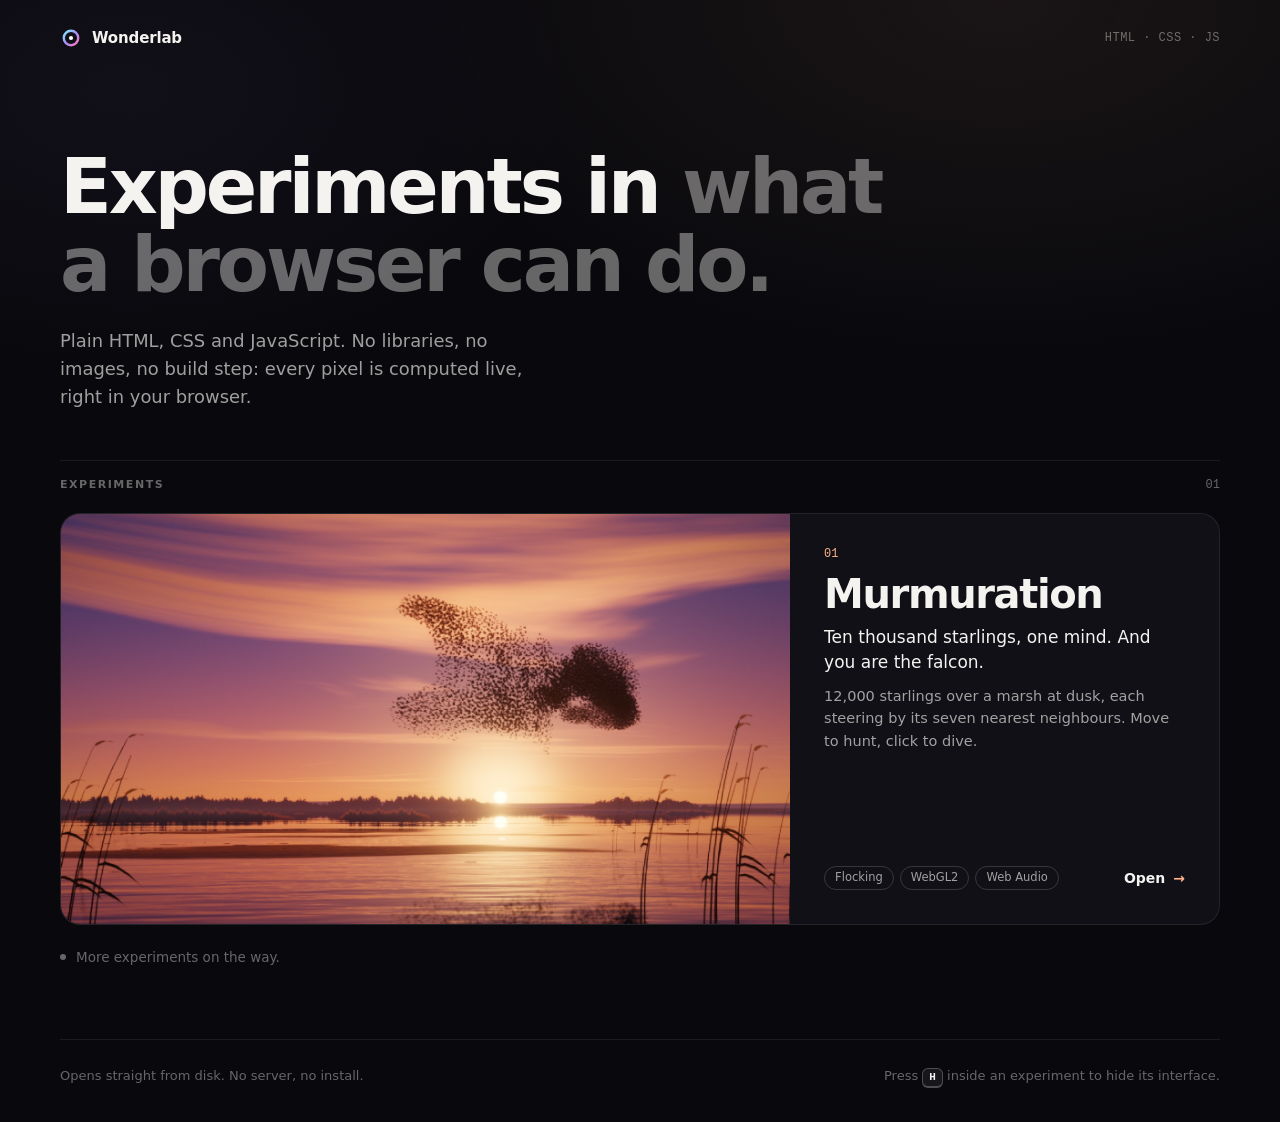
==== index.html @ 33f84720 "Add Wonderlab gallery and Murmuration experiment Static site in plain HTML, CSS and JavaScript, with" ====
<!doctype html>
<html lang="en">
<head>
  <meta charset="utf-8">
  <meta name="viewport" content="width=device-width, initial-scale=1, viewport-fit=cover">
  <title>Wonderlab</title>
  <meta name="description" content="Experiments in plain HTML, CSS and JavaScript. No libraries, no images, no build step: every pixel is computed live in your browser.">
  <meta name="theme-color" content="#09090d">
  <meta name="color-scheme" content="dark">
  <link rel="icon" href="shared/favicon.svg" type="image/svg+xml">
  <link rel="stylesheet" href="shared/wonderlab.css">
  <link rel="stylesheet" href="style.css">
</head>
<body>
  <div class="wrap">
    <header class="top">
      <a class="brand" href="index.html">
        <svg class="brand__mark" viewBox="0 0 64 64" aria-hidden="true">
          <defs>
            <linearGradient id="brand-g" x1="0" y1="0" x2="1" y2="1">
              <stop offset="0" stop-color="#7cf4ff"/>
              <stop offset="0.5" stop-color="#a78bfa"/>
              <stop offset="1" stop-color="#ff7ab6"/>
            </linearGradient>
          </defs>
          <circle cx="32" cy="32" r="21" fill="none" stroke="url(#brand-g)" stroke-width="7"/>
          <circle cx="32" cy="32" r="6" fill="#fff"/>
        </svg>
        <span>Wonderlab</span>
      </a>
      <span class="top__meta">HTML · CSS · JS</span>
    </header>

    <main>
      <section class="hero">
        <h1>Experiments in <span>what a browser can do.</span></h1>
        <p class="lede">Plain HTML, CSS and JavaScript. No libraries, no images, no build step: every pixel is computed live, right in your browser.</p>
      </section>

      <section class="work" aria-labelledby="work-title">
        <div class="work__head">
          <h2 id="work-title">Experiments</h2>
          <span class="work__count">01</span>
        </div>

        <ol class="pieces">
          <!-- To add an experiment: copy this <li>, then change the link, images, text and --accent. -->
          <li>
            <a class="piece" href="murmuration/index.html" style="--accent: #ffb38a" aria-label="Open Murmuration: ten thousand starlings, one mind, and you are the falcon">
              <span class="piece__media">
                <img src="assets/thumbs/murmuration.jpg" alt="" width="1440" height="900" onerror="this.remove()">
                <img class="piece__alt" src="assets/thumbs/murmuration-alt.jpg" alt="" width="1440" height="900" loading="lazy" onerror="this.remove()">
              </span>
              <span class="piece__body">
                <span class="piece__num">01</span>
                <span class="piece__title">Murmuration</span>
                <span class="piece__desc">Ten thousand starlings, one mind. And you are the falcon.</span>
                <span class="piece__detail">12,000 starlings over a marsh at dusk, each steering by its seven nearest neighbours. Move to hunt, click to dive.</span>
                <span class="piece__foot">
                  <span class="piece__tags"><span>Flocking</span><span>WebGL2</span><span>Web Audio</span></span>
                  <span class="piece__cta">Open <span class="piece__arrow" aria-hidden="true">→</span></span>
                </span>
              </span>
            </a>
          </li>
        </ol>

        <p class="soon"><span class="soon__dot" aria-hidden="true"></span>More experiments on the way.</p>
      </section>
    </main>

    <footer class="foot">
      <span>Opens straight from disk. No server, no install.</span>
      <span>Press <span class="wl-kbd">H</span> inside an experiment to hide its interface.</span>
    </footer>
  </div>
</body>
</html>
---- shared/wonderlab.css ----
/* =====================================================================
   Wonderlab — shared chrome
   A tiny UI kit every experiment links to, so the ten pieces feel like
   one family. Theme an experiment by overriding --wl-accent (and
   --wl-accent-ink) on :root in its own style.css. The art itself is
   each experiment's business; this file only styles the chrome.
   ===================================================================== */

:root {
  --wl-accent: #7cf4ff;
  --wl-accent-ink: #03161b;
  --wl-fg: rgba(255, 255, 255, 0.94);
  --wl-fg-dim: rgba(255, 255, 255, 0.64);
  --wl-fg-faint: rgba(255, 255, 255, 0.4);
  --wl-glass: rgba(10, 12, 20, 0.56);
  --wl-glass-strong: rgba(10, 12, 20, 0.84);
  --wl-border: rgba(255, 255, 255, 0.12);
  --wl-border-strong: rgba(255, 255, 255, 0.24);
  --wl-radius: 14px;
  --wl-radius-sm: 9px;
  --wl-inset: 16px;
  --wl-font: ui-sans-serif, system-ui, -apple-system, BlinkMacSystemFont, "SF Pro Text", "Segoe UI", Roboto, "Helvetica Neue", Arial, sans-serif;
  --wl-font-display: ui-sans-serif, system-ui, -apple-system, BlinkMacSystemFont, "SF Pro Display", "Segoe UI", Roboto, "Helvetica Neue", Arial, sans-serif;
  --wl-mono: ui-monospace, "SF Mono", SFMono-Regular, Menlo, Consolas, "Liberation Mono", monospace;
  --wl-ease: cubic-bezier(0.2, 0.8, 0.2, 1);
  --wl-shadow: 0 12px 40px rgba(0, 0, 0, 0.45);
  --wl-blur: blur(18px) saturate(150%);
}

/* ---------- immersive mode: H hides every .wl-ui element ---------- */
.wl-ui {
  transition: opacity 0.35s var(--wl-ease), visibility 0.35s;
}
body.wl-ui-hidden .wl-ui {
  opacity: 0 !important;
  visibility: hidden !important;
  pointer-events: none !important;
}

/* ---------- home chip (top-left, always) ---------- */
.wl-home {
  position: fixed;
  top: max(var(--wl-inset), env(safe-area-inset-top));
  left: max(var(--wl-inset), env(safe-area-inset-left));
  z-index: 1000;
  display: inline-flex;
  align-items: center;
  gap: 8px;
  height: 36px;
  padding: 0 15px 0 12px;
  border: 1px solid var(--wl-border);
  border-radius: 999px;
  background: var(--wl-glass);
  -webkit-backdrop-filter: var(--wl-blur);
  backdrop-filter: var(--wl-blur);
  color: var(--wl-fg);
  font: 600 13px/1 var(--wl-font);
  letter-spacing: 0.02em;
  text-decoration: none;
  transition: opacity 0.35s var(--wl-ease), visibility 0.35s, background 0.2s, border-color 0.2s;
}
.wl-home:hover {
  background: var(--wl-glass-strong);
  border-color: var(--wl-border-strong);
}
.wl-home__arrow {
  display: inline-block;
  color: var(--wl-accent);
  transition: transform 0.25s var(--wl-ease);
}
.wl-home:hover .wl-home__arrow {
  transform: translateX(-3px);
}

/* ---------- panels & labels ---------- */
.wl-panel {
  padding: 14px 16px;
  border: 1px solid var(--wl-border);
  border-radius: var(--wl-radius);
  background: var(--wl-glass);
  -webkit-backdrop-filter: var(--wl-blur);
  backdrop-filter: var(--wl-blur);
  box-shadow: var(--wl-shadow);
  color: var(--wl-fg);
  font: 400 13px/1.45 var(--wl-font);
}
.wl-label {
  display: block;
  color: var(--wl-fg-dim);
  font: 600 11px/1.2 var(--wl-font);
  letter-spacing: 0.12em;
  text-transform: uppercase;
}
.wl-value {
  color: var(--wl-fg);
  font: 500 12px/1 var(--wl-mono);
  font-variant-numeric: tabular-nums;
}
.wl-row {
  display: flex;
  align-items: center;
  justify-content: space-between;
  gap: 12px;
}
.wl-field {
  display: grid;
  gap: 6px;
  margin: 10px 0;
}

/* ---------- buttons ---------- */
.wl-btn {
  appearance: none;
  display: inline-flex;
  align-items: center;
  justify-content: center;
  gap: 8px;
  min-height: 34px;
  padding: 0 14px;
  border: 1px solid var(--wl-border-strong);
  border-radius: 999px;
  background: rgba(255, 255, 255, 0.06);
  color: var(--wl-fg);
  font: 600 13px/1 var(--wl-font);
  letter-spacing: 0.01em;
  white-space: nowrap;
  cursor: pointer;
  user-select: none;
  -webkit-user-select: none;
  transition: background 0.2s, border-color 0.2s, color 0.2s, transform 0.15s var(--wl-ease);
}
.wl-btn:hover {
  background: rgba(255, 255, 255, 0.13);
}
.wl-btn:active {
  transform: scale(0.96);
}
.wl-btn:disabled {
  opacity: 0.45;
  cursor: default;
  transform: none;
}
.wl-btn--primary,
.wl-btn[aria-pressed="true"],
.wl-btn.is-active {
  border-color: transparent;
  background: var(--wl-accent);
  color: var(--wl-accent-ink);
}
.wl-btn--primary:hover,
.wl-btn[aria-pressed="true"]:hover,
.wl-btn.is-active:hover {
  background: color-mix(in srgb, var(--wl-accent) 86%, white);
}
.wl-btn--icon {
  width: 36px;
  min-height: 36px;
  padding: 0;
}
.wl-btn--glass {
  border-color: var(--wl-border);
  background: var(--wl-glass);
  -webkit-backdrop-filter: var(--wl-blur);
  backdrop-filter: var(--wl-blur);
}

/* ---------- range slider (filled track via --p, kept in sync by wonderlab.js) ---------- */
.wl-range {
  --p: 50%;
  -webkit-appearance: none;
  appearance: none;
  width: 100%;
  height: 22px;
  margin: 0;
  background: transparent;
  cursor: pointer;
}
.wl-range::-webkit-slider-runnable-track {
  height: 4px;
  border-radius: 999px;
  background: linear-gradient(to right, var(--wl-accent) var(--p), rgba(255, 255, 255, 0.16) var(--p));
}
.wl-range::-webkit-slider-thumb {
  -webkit-appearance: none;
  width: 16px;
  height: 16px;
  margin-top: -6px;
  border: 0;
  border-radius: 50%;
  background: #fff;
  box-shadow: 0 0 0 4px color-mix(in srgb, var(--wl-accent) 32%, transparent), 0 2px 6px rgba(0, 0, 0, 0.4);
  transition: box-shadow 0.2s;
}
.wl-range:active::-webkit-slider-thumb {
  box-shadow: 0 0 0 7px color-mix(in srgb, var(--wl-accent) 30%, transparent), 0 2px 6px rgba(0, 0, 0, 0.4);
}
.wl-range::-moz-range-track {
  height: 4px;
  border-radius: 999px;
  background: rgba(255, 255, 255, 0.16);
}
.wl-range::-moz-range-progress {
  height: 4px;
  border-radius: 999px;
  background: var(--wl-accent);
}
.wl-range::-moz-range-thumb {
  width: 16px;
  height: 16px;
  border: 0;
  border-radius: 50%;
  background: #fff;
  box-shadow: 0 0 0 4px color-mix(in srgb, var(--wl-accent) 32%, transparent);
}

/* ---------- switch (input[type=checkbox].wl-switch) ---------- */
.wl-switch {
  appearance: none;
  -webkit-appearance: none;
  position: relative;
  flex: none;
  width: 34px;
  height: 20px;
  margin: 0;
  border-radius: 999px;
  background: rgba(255, 255, 255, 0.18);
  cursor: pointer;
  transition: background 0.2s;
}
.wl-switch::after {
  content: "";
  position: absolute;
  top: 2px;
  left: 2px;
  width: 16px;
  height: 16px;
  border-radius: 50%;
  background: #fff;
  box-shadow: 0 1px 3px rgba(0, 0, 0, 0.35);
  transition: transform 0.22s var(--wl-ease);
}
.wl-switch:checked {
  background: var(--wl-accent);
}
.wl-switch:checked::after {
  transform: translateX(14px);
}

/* ---------- select ---------- */
.wl-select {
  appearance: none;
  -webkit-appearance: none;
  min-height: 34px;
  padding: 0 32px 0 12px;
  border: 1px solid var(--wl-border-strong);
  border-radius: var(--wl-radius-sm);
  background: rgba(255, 255, 255, 0.06) url("data:image/svg+xml,%3Csvg xmlns='http://www.w3.org/2000/svg' width='10' height='6'%3E%3Cpath d='M1 1l4 4 4-4' fill='none' stroke='white' stroke-opacity='.7' stroke-width='1.5'/%3E%3C/svg%3E") no-repeat right 12px center;
  color: var(--wl-fg);
  font: 500 13px/1 var(--wl-font);
  cursor: pointer;
}
.wl-select option {
  background: #12141c;
  color: #fff;
}

/* ---------- key caps ---------- */
.wl-kbd {
  display: inline-block;
  min-width: 1.6em;
  padding: 3px 6px;
  border: 1px solid var(--wl-border-strong);
  border-bottom-width: 2px;
  border-radius: 6px;
  background: rgba(255, 255, 255, 0.06);
  color: var(--wl-fg);
  font: 600 11px/1 var(--wl-mono);
  text-align: center;
}

/* ---------- interaction hint (fades after first interaction) ---------- */
.wl-hint {
  position: fixed;
  left: 50%;
  bottom: max(24px, calc(env(safe-area-inset-bottom) + 12px));
  z-index: 900;
  max-width: calc(100vw - 32px);
  padding: 10px 16px;
  border: 1px solid var(--wl-border);
  border-radius: 999px;
  background: var(--wl-glass);
  -webkit-backdrop-filter: var(--wl-blur);
  backdrop-filter: var(--wl-blur);
  color: var(--wl-fg);
  font: 500 13px/1.3 var(--wl-font);
  text-align: center;
  transform: translateX(-50%);
  pointer-events: none;
  transition: opacity 0.8s var(--wl-ease), transform 0.8s var(--wl-ease), visibility 0.8s;
}
.wl-hint.is-hidden {
  opacity: 0;
  visibility: hidden;
  transform: translate(-50%, 10px);
}

/* ---------- info dialog (<dialog class="wl-dialog">) ---------- */
.wl-dialog {
  width: min(560px, calc(100vw - 32px));
  max-height: min(78vh, 720px);
  padding: 0;
  border: 1px solid var(--wl-border-strong);
  border-radius: 18px;
  background: var(--wl-glass-strong);
  -webkit-backdrop-filter: var(--wl-blur);
  backdrop-filter: var(--wl-blur);
  box-shadow: 0 30px 80px rgba(0, 0, 0, 0.6);
  color: var(--wl-fg);
  font: 400 14.5px/1.6 var(--wl-font);
  overflow: auto;
  overscroll-behavior: contain;
}
.wl-dialog::backdrop {
  background: rgba(0, 0, 0, 0.45);
  -webkit-backdrop-filter: blur(4px);
  backdrop-filter: blur(4px);
}
.wl-dialog[open] {
  animation: wl-dialog-in 0.35s var(--wl-ease);
}
.wl-dialog__body {
  padding: 26px 28px 24px;
}
.wl-dialog h2 {
  margin: 0 0 12px;
  font: 700 22px/1.2 var(--wl-font-display);
  letter-spacing: -0.01em;
}
.wl-dialog h3 {
  margin: 20px 0 8px;
  color: var(--wl-fg-dim);
  font: 600 11px/1.2 var(--wl-font);
  letter-spacing: 0.12em;
  text-transform: uppercase;
}
.wl-dialog p {
  margin: 0 0 12px;
  color: rgba(255, 255, 255, 0.82);
}
.wl-dialog a {
  color: var(--wl-accent);
}
.wl-dialog__close {
  position: sticky;
  top: 12px;
  float: right;
  margin: 12px 12px 0 0;
}
@keyframes wl-dialog-in {
  from { opacity: 0; transform: translateY(12px) scale(0.98); }
  to { opacity: 1; transform: none; }
}

/* ---------- utilities ---------- */
.wl-sr-only {
  position: absolute !important;
  width: 1px;
  height: 1px;
  margin: -1px;
  padding: 0;
  overflow: hidden;
  clip: rect(0 0 0 0);
  white-space: nowrap;
  border: 0;
}
.wl-fallback {
  position: fixed;
  inset: 0;
  z-index: 2000;
  display: grid;
  place-items: center;
  padding: 24px;
  background: #07070c;
  color: var(--wl-fg);
  font: 400 15px/1.6 var(--wl-font);
  text-align: center;
}

:where(.wl-btn, .wl-home, .wl-range, .wl-switch, .wl-select, .wl-dialog a):focus-visible {
  outline: 2px solid var(--wl-accent);
  outline-offset: 3px;
}

@media (prefers-reduced-motion: reduce) {
  .wl-ui, .wl-home, .wl-btn, .wl-hint, .wl-switch, .wl-switch::after, .wl-home__arrow {
    transition-duration: 0.01ms !important;
  }
  .wl-dialog[open] {
    animation: none;
  }
}
---- style.css ----
/* =====================================================================
   Wonderlab — gallery
   Minimal front door. Fonts and key caps come from shared/wonderlab.css;
   each experiment card sets its own --accent.
   ===================================================================== */

:root {
  --bg: #09090d;
  --surface: #101016;
  --line: rgba(255, 255, 255, 0.08);
  --line-strong: rgba(255, 255, 255, 0.16);
  --text: #f5f3f0;
  --muted: rgba(245, 243, 240, 0.64);
  --faint: rgba(245, 243, 240, 0.4);
  --gutter: clamp(20px, 5vw, 48px);
  --radius: 20px;
}

*,
*::before,
*::after {
  box-sizing: border-box;
}

html {
  background: var(--bg);
  color: var(--text);
  -webkit-text-size-adjust: 100%;
}

body {
  margin: 0;
  min-height: 100vh;
  background:
    radial-gradient(70% 45% at 78% 0%, rgba(255, 179, 138, 0.07), transparent 70%),
    radial-gradient(50% 35% at 10% 8%, rgba(167, 139, 250, 0.05), transparent 70%),
    var(--bg);
  font: 400 16px/1.5 var(--wl-font);
  -webkit-font-smoothing: antialiased;
  -moz-osx-font-smoothing: grayscale;
}

.wrap {
  display: flex;
  flex-direction: column;
  width: min(1160px, 100% - 2 * var(--gutter));
  min-height: 100vh;
  margin: 0 auto;
}

/* ---------- top bar ---------- */
.top {
  display: flex;
  align-items: center;
  justify-content: space-between;
  gap: 16px;
  height: 76px;
}
.brand {
  display: inline-flex;
  align-items: center;
  gap: 10px;
  color: var(--text);
  font: 650 15px/1 var(--wl-font-display);
  letter-spacing: -0.01em;
  text-decoration: none;
}
.brand__mark {
  width: 22px;
  height: 22px;
}
.top__meta {
  color: var(--faint);
  font: 500 12px/1 var(--wl-mono);
  letter-spacing: 0.04em;
}

/* ---------- hero ---------- */
.hero {
  padding: clamp(40px, 8vh, 96px) 0 clamp(32px, 5.5vh, 60px);
}
.hero h1 {
  max-width: 15em;
  margin: 0;
  font: 650 clamp(40px, 6vw, 76px)/1.02 var(--wl-font-display);
  letter-spacing: -0.042em;
  text-wrap: balance;
}
.hero h1 span {
  color: var(--faint);
}
.lede {
  max-width: 44ch;
  margin: 24px 0 0;
  color: var(--muted);
  font-size: clamp(16px, 1.4vw, 18px);
  line-height: 1.55;
}

/* ---------- experiments ---------- */
.work {
  padding-bottom: clamp(48px, 8vh, 88px);
}
.work__head {
  display: flex;
  align-items: baseline;
  justify-content: space-between;
  padding-top: 18px;
  margin-bottom: 22px;
  border-top: 1px solid var(--line);
}
.work__head h2 {
  margin: 0;
  color: var(--faint);
  font: 600 11px/1 var(--wl-font);
  letter-spacing: 0.14em;
  text-transform: uppercase;
}
.work__count {
  color: var(--faint);
  font: 500 12px/1 var(--wl-mono);
}

.pieces {
  display: grid;
  grid-template-columns: repeat(auto-fill, minmax(min(100%, 340px), 1fr));
  gap: 20px;
  margin: 0;
  padding: 0;
  list-style: none;
}

.piece {
  --accent: #ffffff;
  display: grid;
  grid-template-columns: 1fr;
  height: 100%;
  overflow: hidden;
  border: 1px solid var(--line);
  border-radius: var(--radius);
  background: var(--surface);
  color: inherit;
  text-decoration: none;
  transition: border-color 0.4s var(--wl-ease), box-shadow 0.5s var(--wl-ease);
}
.piece:hover,
.piece:focus-visible {
  border-color: color-mix(in srgb, var(--accent) 42%, transparent);
  box-shadow: 0 40px 120px -60px color-mix(in srgb, var(--accent) 60%, transparent);
}
.piece:focus-visible {
  outline: 2px solid var(--accent);
  outline-offset: 4px;
}

.piece__media {
  position: relative;
  display: block;
  aspect-ratio: 16 / 10;
  overflow: hidden;
  background:
    radial-gradient(120% 90% at 30% 20%, color-mix(in srgb, var(--accent) 38%, transparent), transparent 62%),
    #121219;
}
.piece__media img {
  position: absolute;
  inset: 0;
  width: 100%;
  height: 100%;
  object-fit: cover;
  transition: opacity 0.9s var(--wl-ease), transform 1.6s var(--wl-ease);
}
.piece__alt {
  opacity: 0;
}
.piece:hover .piece__media img,
.piece:focus-visible .piece__media img {
  transform: scale(1.03);
}
.piece:hover .piece__alt,
.piece:focus-visible .piece__alt {
  opacity: 1;
}

.piece__body {
  display: flex;
  flex-direction: column;
  padding: clamp(22px, 3vw, 34px);
}
.piece__num {
  color: var(--accent);
  font: 500 12px/1 var(--wl-mono);
}
.piece__title {
  margin: 14px 0 10px;
  font: 650 clamp(28px, 3.2vw, 40px)/1.04 var(--wl-font-display);
  letter-spacing: -0.035em;
}
.piece__desc {
  color: var(--text);
  font-size: 17px;
  line-height: 1.45;
}
.piece__detail {
  margin-top: 10px;
  color: var(--muted);
  font-size: 14.5px;
  line-height: 1.55;
}
.piece__foot {
  display: flex;
  flex-wrap: wrap;
  align-items: center;
  justify-content: space-between;
  gap: 14px;
  margin-top: auto;
  padding-top: 26px;
}
.piece__tags {
  display: flex;
  flex-wrap: wrap;
  gap: 6px;
}
.piece__tags span {
  padding: 5px 10px;
  border: 1px solid var(--line-strong);
  border-radius: 999px;
  color: var(--muted);
  font: 500 11.5px/1 var(--wl-font);
}
.piece__cta {
  display: inline-flex;
  align-items: center;
  gap: 8px;
  font: 600 14px/1 var(--wl-font);
}
.piece__arrow {
  display: inline-block;
  color: var(--accent);
  transition: transform 0.35s var(--wl-ease);
}
.piece:hover .piece__arrow,
.piece:focus-visible .piece__arrow {
  transform: translateX(4px);
}

/* A lone experiment gets the full width, image beside its text. */
.pieces > li:only-child {
  grid-column: 1 / -1;
}
.pieces > li:only-child .piece {
  grid-template-columns: minmax(0, 1.7fr) minmax(280px, 1fr);
}
.pieces > li:only-child .piece__media {
  aspect-ratio: 16 / 9;
}
@media (max-width: 860px) {
  .pieces > li:only-child .piece {
    grid-template-columns: 1fr;
  }
}

.soon {
  display: flex;
  align-items: center;
  gap: 10px;
  margin: 22px 0 0;
  color: var(--faint);
  font-size: 13.5px;
}
.soon__dot {
  width: 6px;
  height: 6px;
  border-radius: 50%;
  background: var(--faint);
  animation: soon-pulse 2.4s ease-in-out infinite;
}
@keyframes soon-pulse {
  50% { opacity: 0.25; }
}

/* ---------- footer ---------- */
.foot {
  display: flex;
  flex-wrap: wrap;
  justify-content: space-between;
  gap: 10px 24px;
  margin-top: auto;
  padding: 26px 0 max(34px, env(safe-area-inset-bottom));
  border-top: 1px solid var(--line);
  color: var(--faint);
  font-size: 13px;
}

@media (prefers-reduced-motion: reduce) {
  .piece,
  .piece__media img,
  .piece__arrow {
    transition: none;
  }
  .piece:hover .piece__media img,
  .piece:focus-visible .piece__media img {
    transform: none;
  }
  .soon__dot {
    animation: none;
  }
}
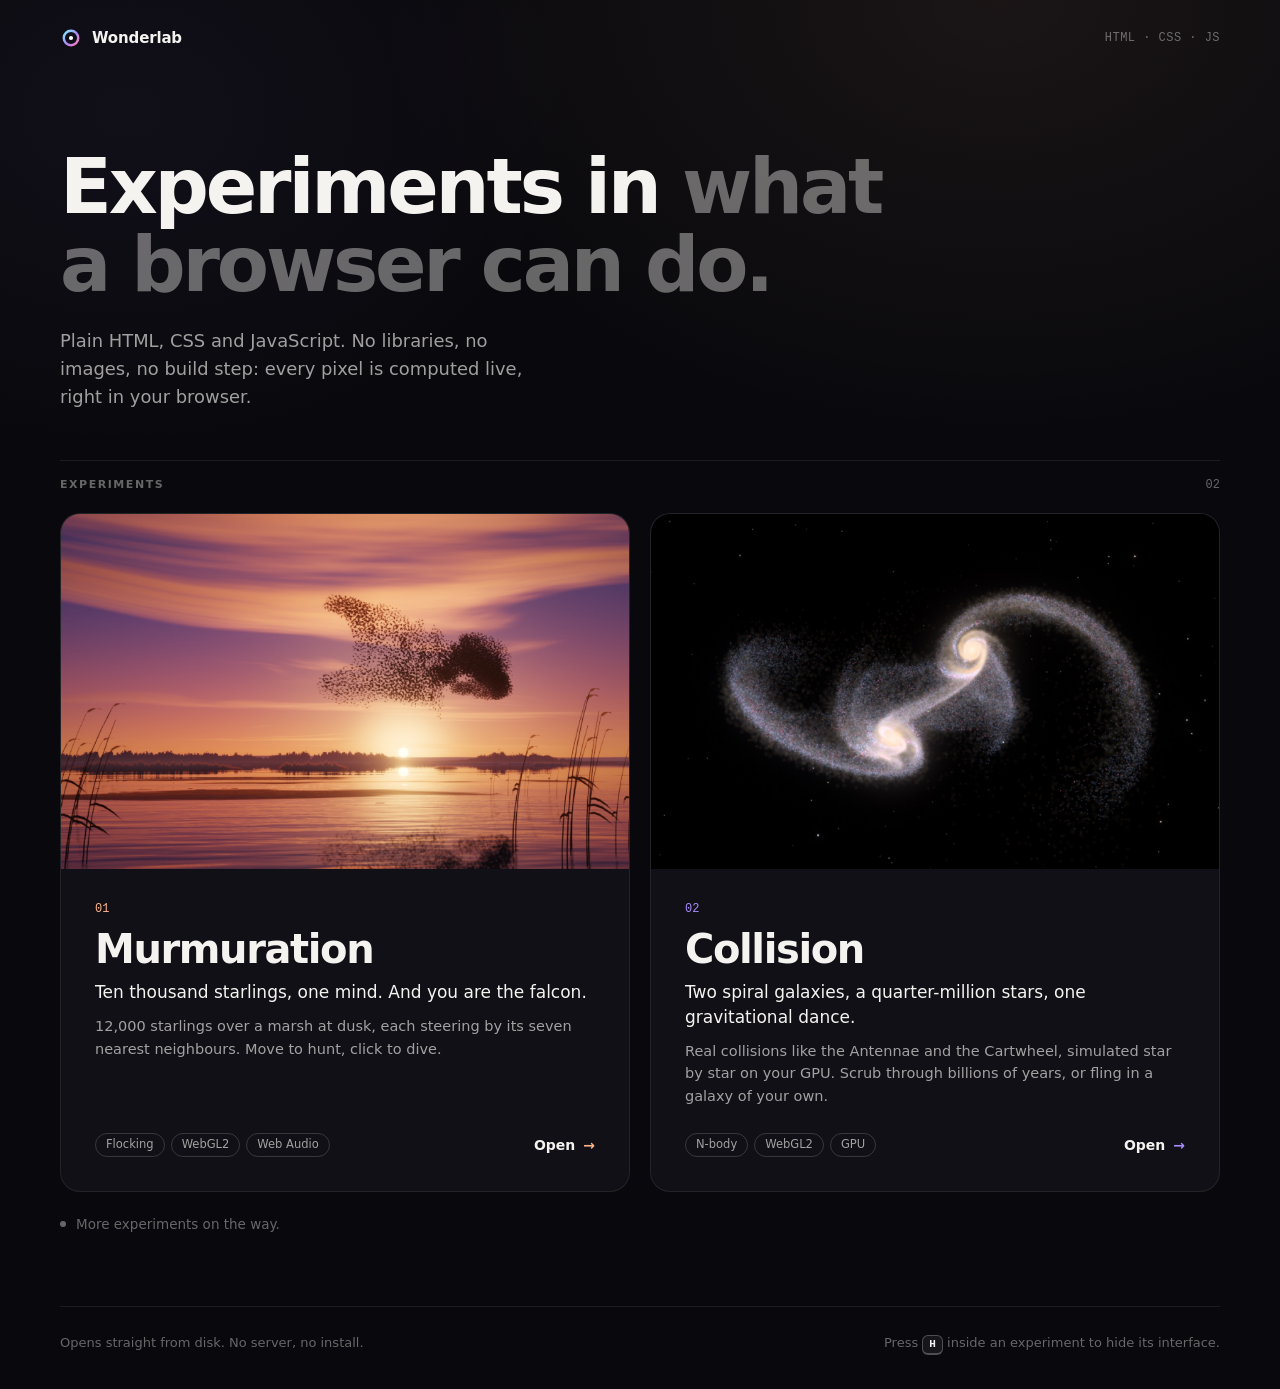
==== commit b818d439: "Add Collision: two colliding galaxies simulated on the GPU - collision/: restricted N-body galaxy me" ====
--- a/index.html
+++ b/index.html
@@ -40,7 +40,7 @@
       <section class="work" aria-labelledby="work-title">
         <div class="work__head">
           <h2 id="work-title">Experiments</h2>
-          <span class="work__count">01</span>
+          <span class="work__count">02</span>
         </div>
 
         <ol class="pieces">
@@ -63,6 +63,24 @@
               </span>
             </a>
           </li>
+          <li>
+            <a class="piece" href="collision/index.html" style="--accent: #a78bfa" aria-label="Open Collision: two spiral galaxies, a quarter-million stars, one gravitational dance">
+              <span class="piece__media">
+                <img src="assets/thumbs/collision.jpg" alt="" width="1440" height="900" onerror="this.remove()">
+                <img class="piece__alt" src="assets/thumbs/collision-alt.jpg" alt="" width="1440" height="900" loading="lazy" onerror="this.remove()">
+              </span>
+              <span class="piece__body">
+                <span class="piece__num">02</span>
+                <span class="piece__title">Collision</span>
+                <span class="piece__desc">Two spiral galaxies, a quarter-million stars, one gravitational dance.</span>
+                <span class="piece__detail">Real collisions like the Antennae and the Cartwheel, simulated star by star on your GPU. Scrub through billions of years, or fling in a galaxy of your own.</span>
+                <span class="piece__foot">
+                  <span class="piece__tags"><span>N-body</span><span>WebGL2</span><span>GPU</span></span>
+                  <span class="piece__cta">Open <span class="piece__arrow" aria-hidden="true">→</span></span>
+                </span>
+              </span>
+            </a>
+          </li>
         </ol>
 
         <p class="soon"><span class="soon__dot" aria-hidden="true"></span>More experiments on the way.</p>
--- a/style.css
+++ b/style.css
@@ -123,7 +123,7 @@
 
 .pieces {
   display: grid;
-  grid-template-columns: repeat(auto-fill, minmax(min(100%, 340px), 1fr));
+  grid-template-columns: repeat(auto-fit, minmax(min(100%, 340px), 1fr));
   gap: 20px;
   margin: 0;
   padding: 0;
@@ -134,6 +134,7 @@
   --accent: #ffffff;
   display: grid;
   grid-template-columns: 1fr;
+  grid-template-rows: auto 1fr; /* spare height goes to the text, so cards in a row line up */
   height: 100%;
   overflow: hidden;
   border: 1px solid var(--line);
@@ -250,6 +251,7 @@
 }
 .pieces > li:only-child .piece {
   grid-template-columns: minmax(0, 1.7fr) minmax(280px, 1fr);
+  grid-template-rows: none;
 }
 .pieces > li:only-child .piece__media {
   aspect-ratio: 16 / 9;
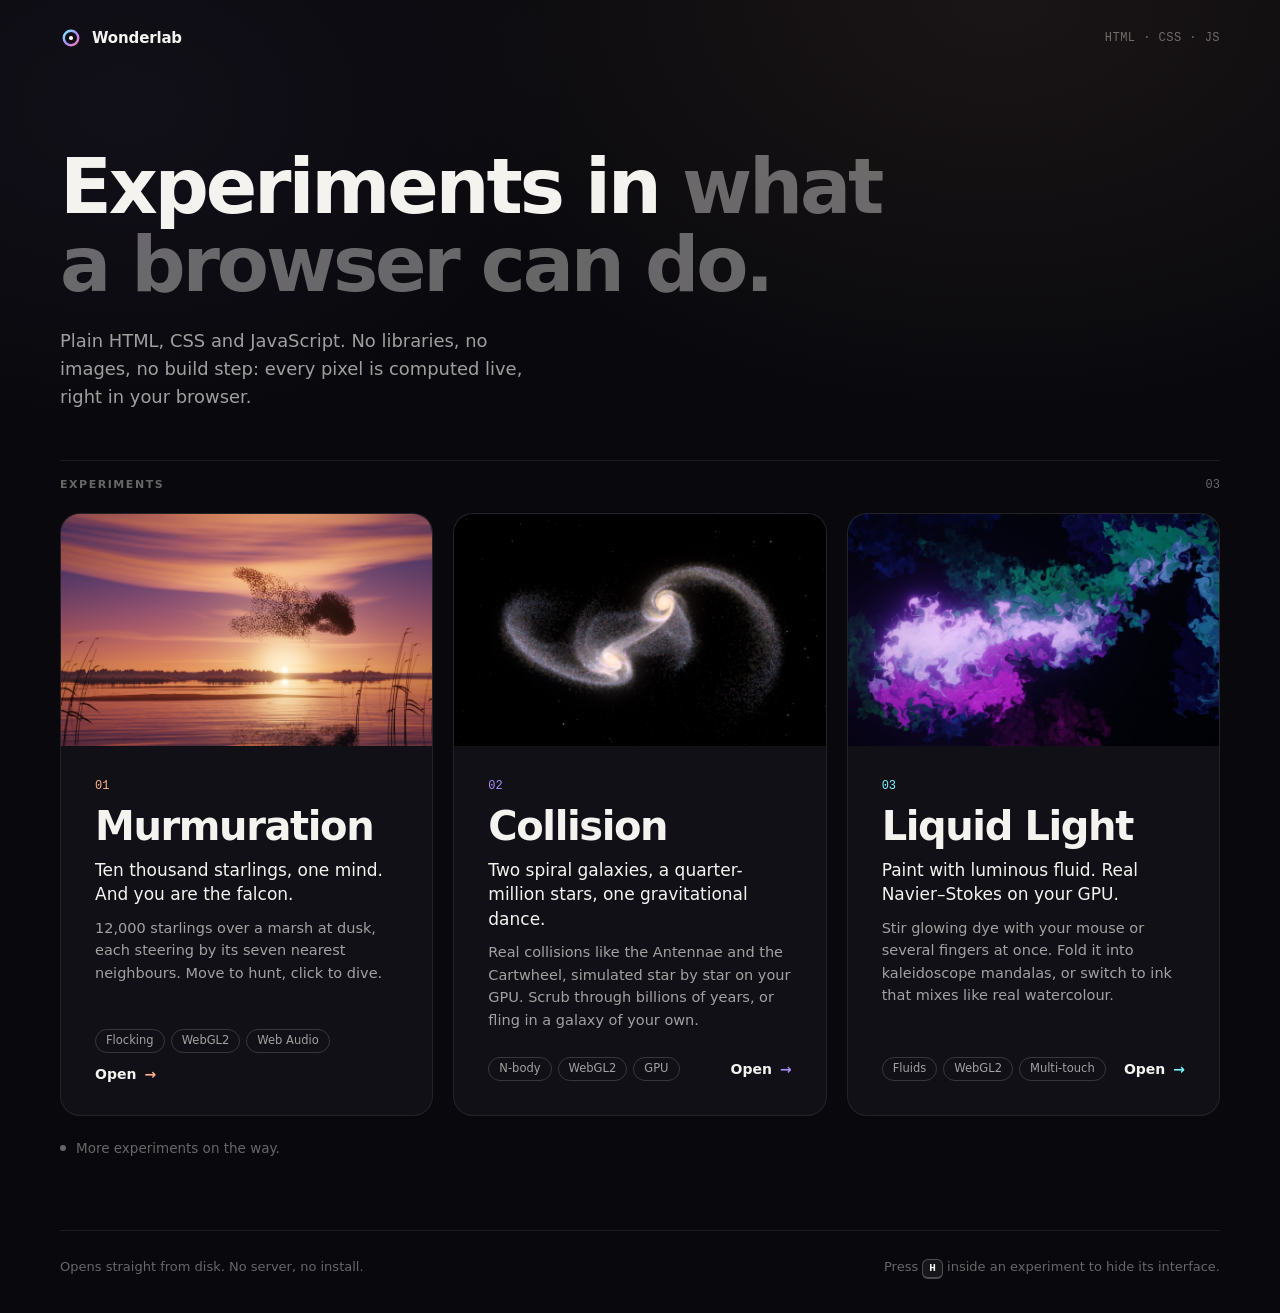
==== commit fee5a5b3: "Add Liquid Light: paint with a GPU fluid simulation - liquid-light/: incompressible Navier–Stokes so" ====
--- a/index.html
+++ b/index.html
@@ -40,7 +40,7 @@
       <section class="work" aria-labelledby="work-title">
         <div class="work__head">
           <h2 id="work-title">Experiments</h2>
-          <span class="work__count">02</span>
+          <span class="work__count">03</span>
         </div>
 
         <ol class="pieces">
@@ -81,6 +81,24 @@
               </span>
             </a>
           </li>
+          <li>
+            <a class="piece" href="liquid-light/index.html" style="--accent: #7cf4ff" aria-label="Open Liquid Light: paint with luminous fluid">
+              <span class="piece__media">
+                <img src="assets/thumbs/liquid-light.jpg" alt="" width="1440" height="900" onerror="this.remove()">
+                <img class="piece__alt" src="assets/thumbs/liquid-light-alt.jpg" alt="" width="1440" height="900" loading="lazy" onerror="this.remove()">
+              </span>
+              <span class="piece__body">
+                <span class="piece__num">03</span>
+                <span class="piece__title">Liquid Light</span>
+                <span class="piece__desc">Paint with luminous fluid. Real Navier–Stokes on your GPU.</span>
+                <span class="piece__detail">Stir glowing dye with your mouse or several fingers at once. Fold it into kaleidoscope mandalas, or switch to ink that mixes like real watercolour.</span>
+                <span class="piece__foot">
+                  <span class="piece__tags"><span>Fluids</span><span>WebGL2</span><span>Multi-touch</span></span>
+                  <span class="piece__cta">Open <span class="piece__arrow" aria-hidden="true">→</span></span>
+                </span>
+              </span>
+            </a>
+          </li>
         </ol>
 
         <p class="soon"><span class="soon__dot" aria-hidden="true"></span>More experiments on the way.</p>
